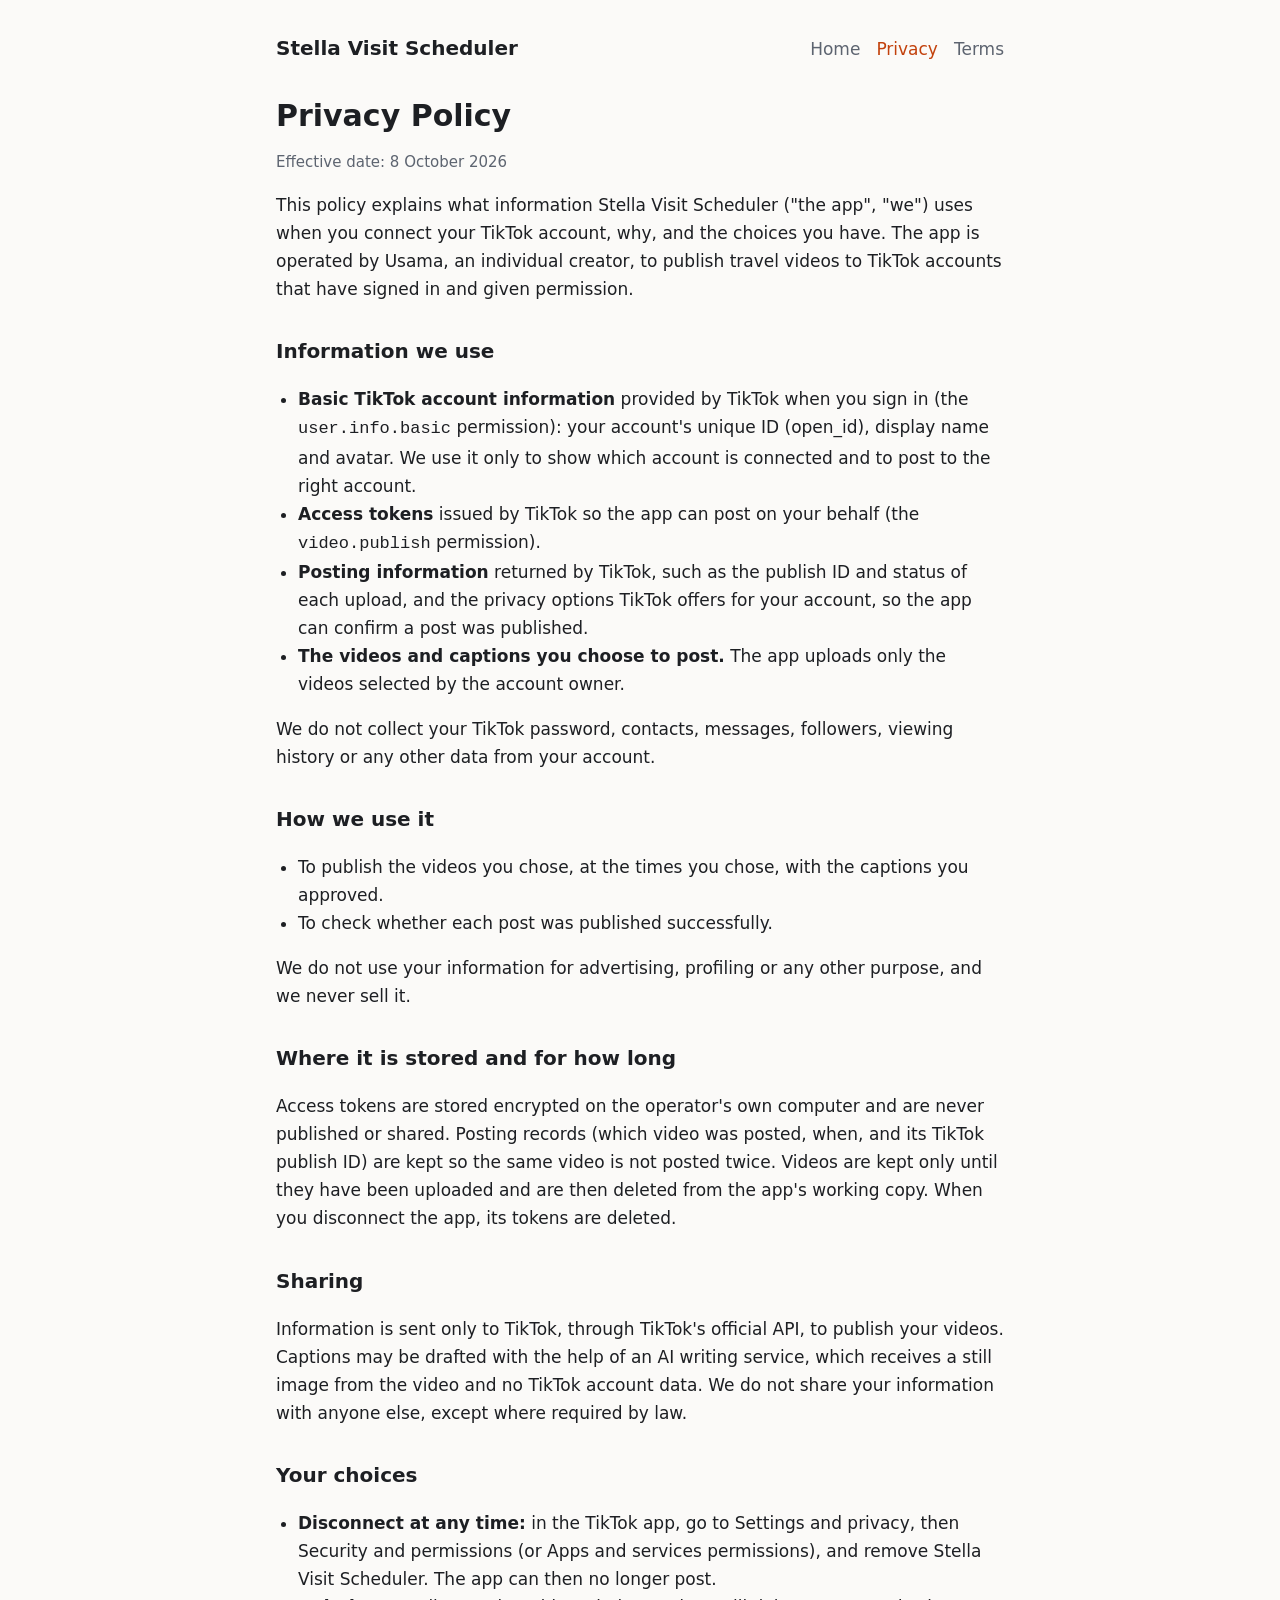
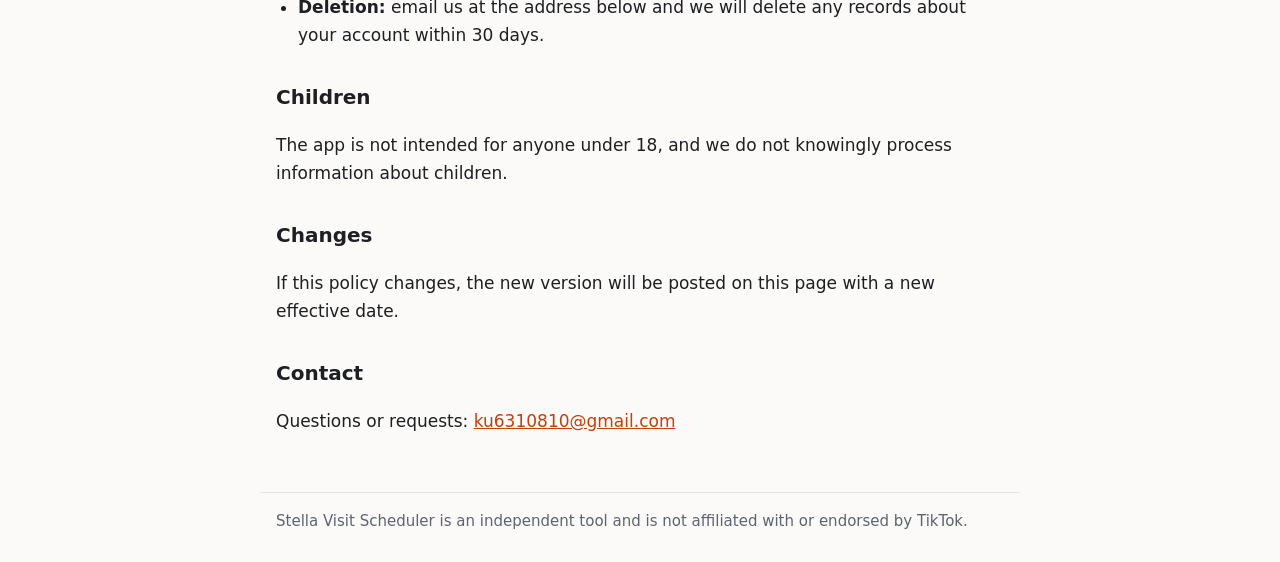
==== privacy.html @ 94661368 "Stella Visit Scheduler: home, privacy policy and terms pages Co-Authored-By: Claude Opus 5.5 <norepl" ====
<!doctype html>
<html lang="en">
<head>
<meta charset="utf-8">
<meta name="viewport" content="width=device-width, initial-scale=1">
<title>Privacy Policy</title>
<meta name="description" content="How Stella Visit Scheduler handles data from TikTok accounts.">
<link rel="stylesheet" href="style.css">
</head>
<body>
<header>
  <a class="brand" href="./">Stella Visit Scheduler</a>
  <nav><a href="./">Home</a><a href="privacy.html" aria-current="page">Privacy</a><a href="terms.html">Terms</a></nav>
</header>
<main>
  <h1>Privacy Policy</h1>
  <p class="meta">Effective date: 8 October 2026</p>

  <p>This policy explains what information Stella Visit Scheduler ("the app", "we") uses when you connect your TikTok account, why, and the choices you have. The app is operated by Usama, an individual creator, to publish travel videos to TikTok accounts that have signed in and given permission.</p>

  <h2>Information we use</h2>
  <ul>
    <li><b>Basic TikTok account information</b> provided by TikTok when you sign in (the <code>user.info.basic</code> permission): your account's unique ID (open_id), display name and avatar. We use it only to show which account is connected and to post to the right account.</li>
    <li><b>Access tokens</b> issued by TikTok so the app can post on your behalf (the <code>video.publish</code> permission).</li>
    <li><b>Posting information</b> returned by TikTok, such as the publish ID and status of each upload, and the privacy options TikTok offers for your account, so the app can confirm a post was published.</li>
    <li><b>The videos and captions you choose to post.</b> The app uploads only the videos selected by the account owner.</li>
  </ul>
  <p>We do not collect your TikTok password, contacts, messages, followers, viewing history or any other data from your account.</p>

  <h2>How we use it</h2>
  <ul>
    <li>To publish the videos you chose, at the times you chose, with the captions you approved.</li>
    <li>To check whether each post was published successfully.</li>
  </ul>
  <p>We do not use your information for advertising, profiling or any other purpose, and we never sell it.</p>

  <h2>Where it is stored and for how long</h2>
  <p>Access tokens are stored encrypted on the operator's own computer and are never published or shared. Posting records (which video was posted, when, and its TikTok publish ID) are kept so the same video is not posted twice. Videos are kept only until they have been uploaded and are then deleted from the app's working copy. When you disconnect the app, its tokens are deleted.</p>

  <h2>Sharing</h2>
  <p>Information is sent only to TikTok, through TikTok's official API, to publish your videos. Captions may be drafted with the help of an AI writing service, which receives a still image from the video and no TikTok account data. We do not share your information with anyone else, except where required by law.</p>

  <h2>Your choices</h2>
  <ul>
    <li><b>Disconnect at any time:</b> in the TikTok app, go to Settings and privacy, then Security and permissions (or Apps and services permissions), and remove Stella Visit Scheduler. The app can then no longer post.</li>
    <li><b>Deletion:</b> email us at the address below and we will delete any records about your account within 30 days.</li>
  </ul>

  <h2>Children</h2>
  <p>The app is not intended for anyone under 18, and we do not knowingly process information about children.</p>

  <h2>Changes</h2>
  <p>If this policy changes, the new version will be posted on this page with a new effective date.</p>

  <h2>Contact</h2>
  <p>Questions or requests: <a href="mailto:ku6310810@gmail.com">ku6310810@gmail.com</a></p>
</main>
<footer>Stella Visit Scheduler is an independent tool and is not affiliated with or endorsed by TikTok.</footer>
</body>
</html>
---- style.css ----
:root {
  --bg: #fbfaf8;
  --surface: #ffffff;
  --ink: #1d1f23;
  --muted: #5d6470;
  --line: #e6e3de;
  --accent: #c2410c;
}
@media (prefers-color-scheme: dark) {
  :root {
    --bg: #15171a;
    --surface: #1d2024;
    --ink: #ecedef;
    --muted: #a3aab4;
    --line: #2d3137;
    --accent: #fb923c;
  }
}
* { box-sizing: border-box; }
html { -webkit-text-size-adjust: 100%; }
body {
  margin: 0;
  background: var(--bg);
  color: var(--ink);
  font: 17px/1.65 system-ui, -apple-system, "Segoe UI", Roboto, sans-serif;
}
header, main, footer { max-width: 760px; margin: 0 auto; padding: 0 16px; }
header { padding-top: 32px; display: flex; flex-wrap: wrap; gap: 8px 20px; align-items: baseline; justify-content: space-between; }
.brand { font-weight: 700; font-size: 20px; color: var(--ink); text-decoration: none; }
nav a { color: var(--muted); text-decoration: none; margin-left: 16px; }
nav a:first-child { margin-left: 0; }
nav a:hover, nav a[aria-current="page"] { color: var(--accent); }
main { padding-top: 24px; padding-bottom: 40px; }
h1 { font-size: 30px; line-height: 1.25; margin: 8px 0 4px; }
h2 { font-size: 20px; margin: 32px 0 8px; }
p, li { color: var(--ink); }
.lead { color: var(--muted); font-size: 18px; margin-top: 0; }
.meta { color: var(--muted); font-size: 15px; }
.card { background: var(--surface); border: 1px solid var(--line); border-radius: 14px; padding: 18px 20px; margin: 20px 0; }
a { color: var(--accent); }
ul { padding-left: 22px; }
footer { border-top: 1px solid var(--line); padding-top: 16px; padding-bottom: 32px; color: var(--muted); font-size: 15px; }
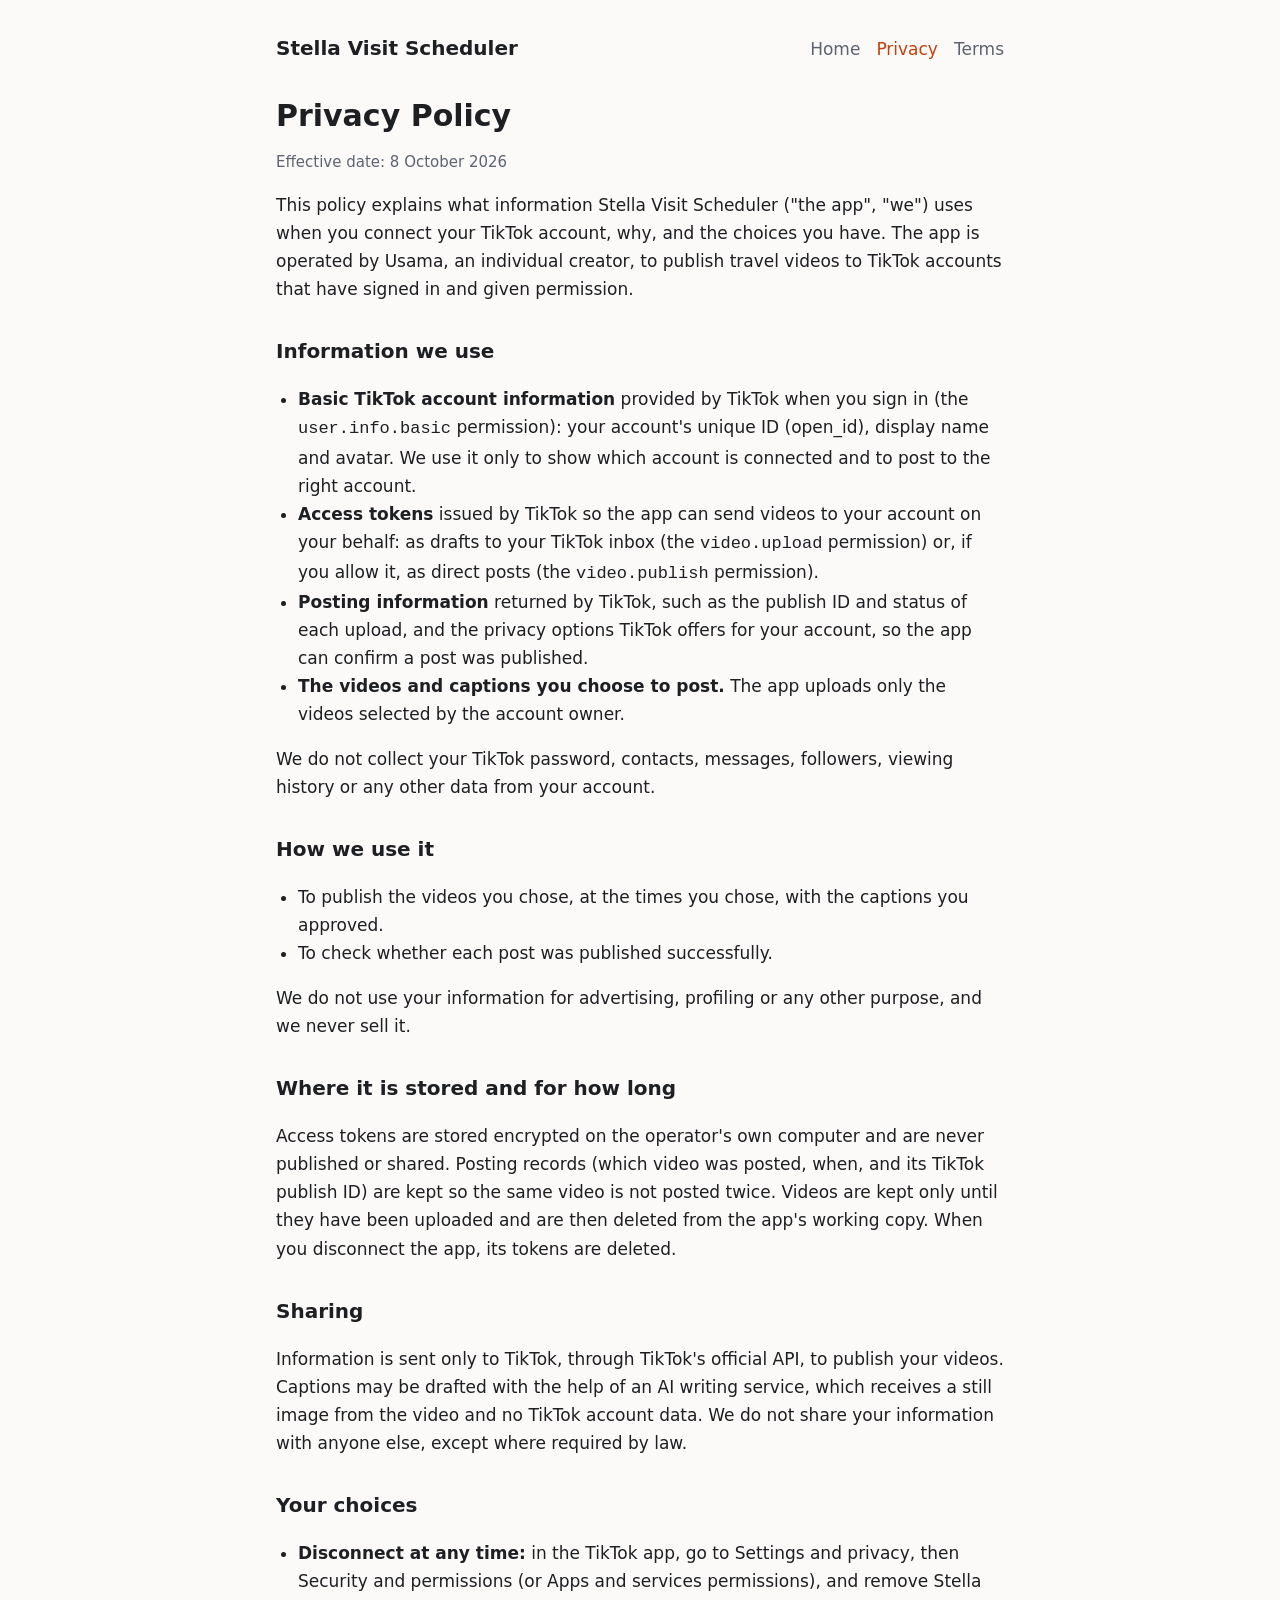
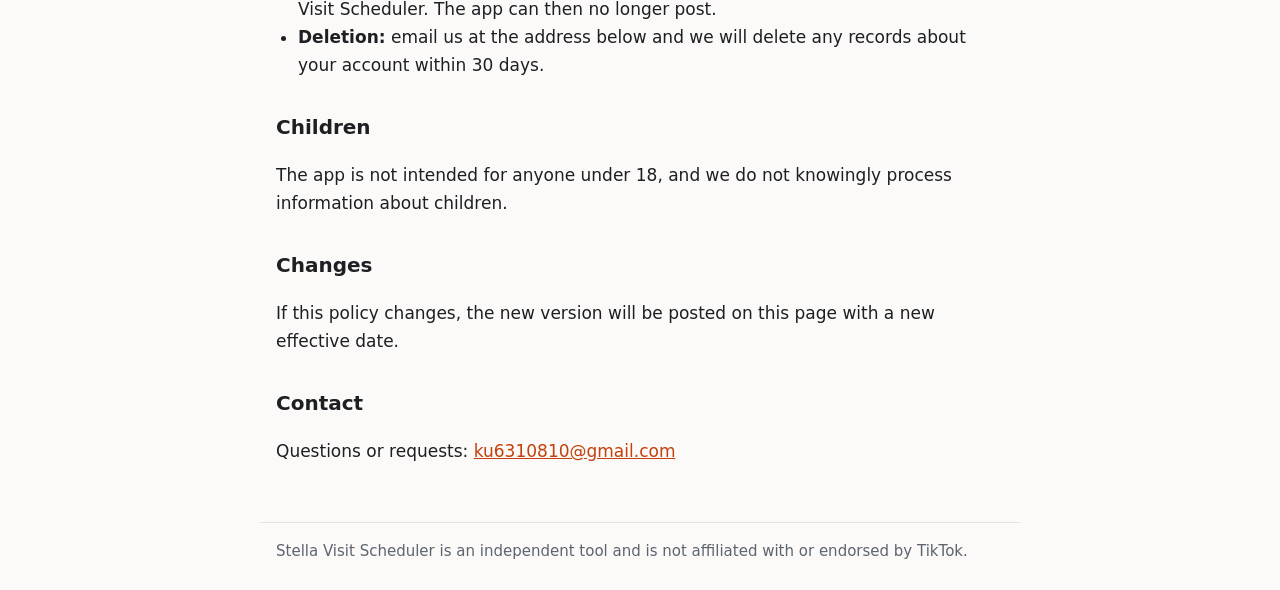
==== commit 53f6f813: "Privacy policy: cover draft uploads (video.upload) Co-Authored-By: Claude Opus 5.5 <noreply@anthropi" ====
--- a/privacy.html
+++ b/privacy.html
@@ -21,7 +21,7 @@
   <h2>Information we use</h2>
   <ul>
     <li><b>Basic TikTok account information</b> provided by TikTok when you sign in (the <code>user.info.basic</code> permission): your account's unique ID (open_id), display name and avatar. We use it only to show which account is connected and to post to the right account.</li>
-    <li><b>Access tokens</b> issued by TikTok so the app can post on your behalf (the <code>video.publish</code> permission).</li>
+    <li><b>Access tokens</b> issued by TikTok so the app can send videos to your account on your behalf: as drafts to your TikTok inbox (the <code>video.upload</code> permission) or, if you allow it, as direct posts (the <code>video.publish</code> permission).</li>
     <li><b>Posting information</b> returned by TikTok, such as the publish ID and status of each upload, and the privacy options TikTok offers for your account, so the app can confirm a post was published.</li>
     <li><b>The videos and captions you choose to post.</b> The app uploads only the videos selected by the account owner.</li>
   </ul>
